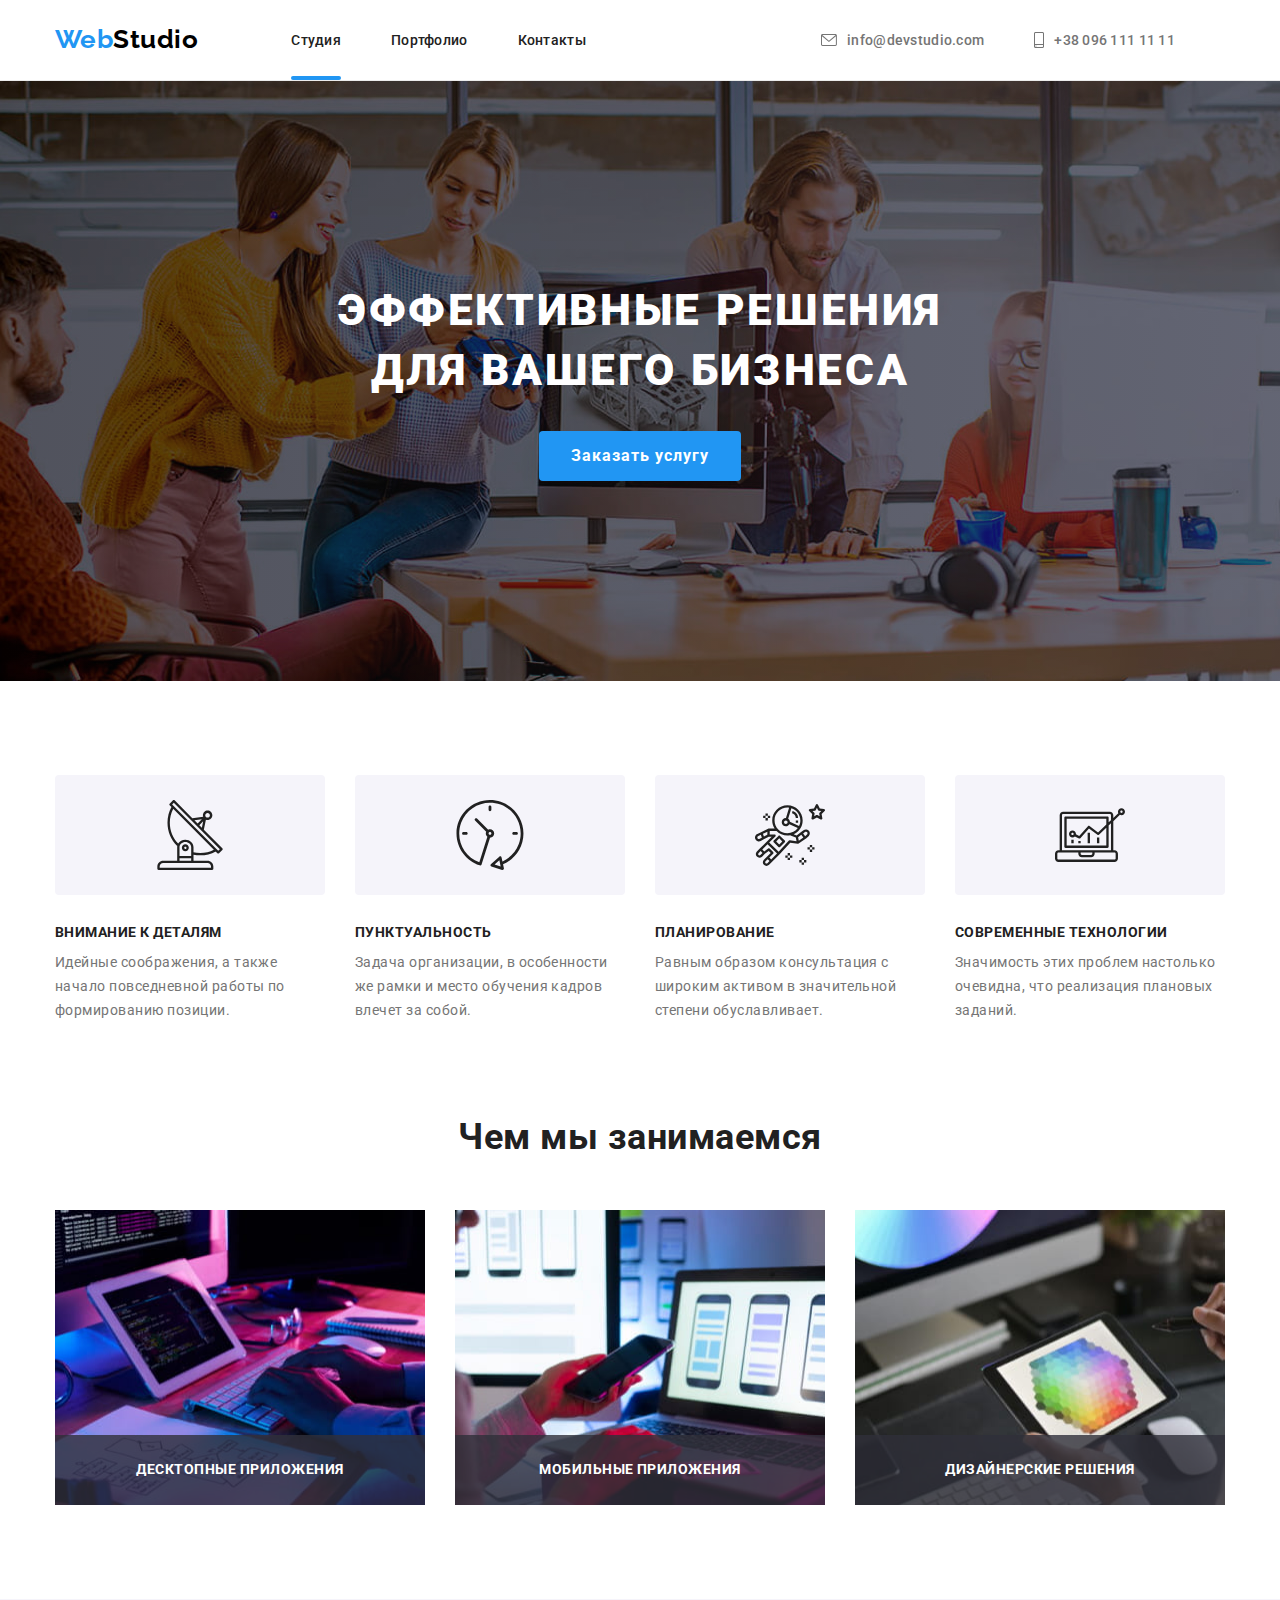
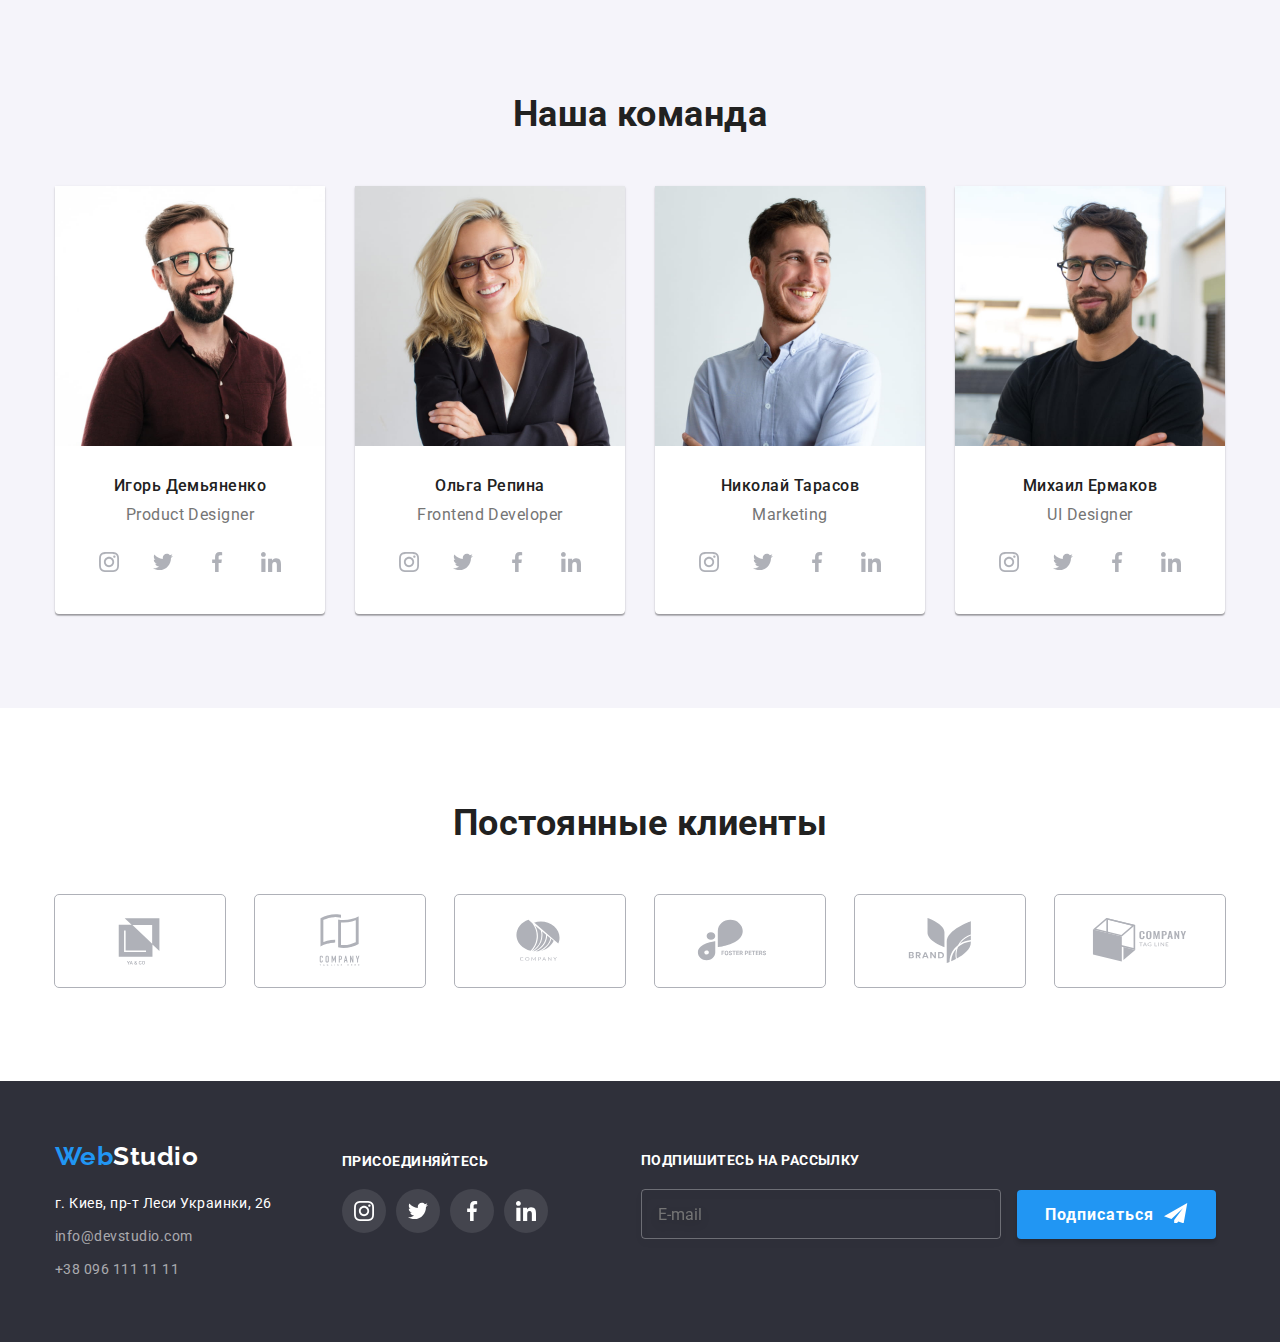
==== index.html @ 45277545 "Initial commit" ====
<!DOCTYPE html>
<html lang="ru">
  <head>
    <meta charset="UTF-8" />
    <meta http-equiv="X-UA-Compatible" content="IE=edge" />
    <meta name="viewport" content="width=device-width, initial-scale=1.0" />
    <title>Студия</title>
    <link
      rel="stylesheet"
      href="https://cdnjs.cloudflare.com/ajax/libs/modern-normalize/1.1.0/modern-normalize.min.css"
    />
    <link
      href="https://fonts.googleapis.com/css2?family=Raleway:wght@700&family=Roboto:wght@400;500;700;900&display=swap"
      rel="stylesheet"
    />
    <link rel="stylesheet" href="./css/main.min.css" />
  </head>
  <body>
    <!--Header-->
    <header class="header">
      <nav class="nav сontainer">
        <a class="logo nav__logo link" href="./index.html"
          >Web<span class="nav__logo--dark">Studio</span>
        </a>

        <ul class="nav__list list">
          <li class="nav__item">
            <a class="nav__link link nav__link--active link link--active" href="./index.html"
              >Студия</a
            >
          </li>
          <li class="nav__item">
            <a class="nav__link link link--active" href="./portfolio.html">Портфолио</a>
          </li>
          <li class="nav__item"><a class="nav__link link--active link" href="">Контакты</a></li>
        </ul>

        <div class="header__contact-conteiner">
          <ul class="header__contact-list list">
            <li class="header__contact-item">
              <a class="header__contact-link link link--active" href="mailto:info@devstudio.com">
                <svg class="header__contact-icon" width="16" height="12">
                  <use href="./images/symbol-defs.svg#icon-envelope"></use></svg
                >info@devstudio.com</a
              >
            </li>
            <li class="header__contact-item">
              <a class="header__contact-link link link--active" href="tel:+380961111111">
                <svg class="header__contact-icon" width="10" height="16">
                  <use href="./images/symbol-defs.svg#icon-smartphone"></use></svg
                >+38 096 111 11 11</a
              >
            </li>
          </ul>
        </div>
      </nav>
    </header>

    <!-- Main -->
    <main>
      <!--Section Hero-->
      <section class="hero">
        <div class="сontainer">
          <h1 class="hero__title">
            Эффективные решения <br />
            для вашего бизнеса
          </h1>

          <button class="hero__btn btn button-styles" type="button" data-modal-open>
            Заказать услугу
          </button>

          <!-- Modal -->
          <div class="backdrop is-hidden" data-modal>
            <div class="modal">
              <button class="modal__btn btn" type="button" data-modal-close>
                <svg class="modal__btn-icon" width="18" height="18">
                  <use href="./images/icon.svg#modal-icon"></use>
                </svg>
              </button>

              <form class="modal-form">
                <b class="modal-form__title">Оставьте свои данные, мы вам перезвоним</b>
                <div class="modal-form__field">
                  <label class="modal-form__caption" for="name">Имя</label>
                  <div class="modal-form__input-wrap">
                    <input
                      class="modal-form__input input--border"
                      type="text"
                      name="name"
                      id="name"
                    />
                    <svg class="modal-form__icon" width="12" height="12">
                      <use href="./images/icon.svg#icon-person"></use>
                    </svg>
                  </div>
                </div>
                <div class="modal-form__field">
                  <label class="modal-form__caption" for="tel">Телефон</label>
                  <div class="modal-form__input-wrap">
                    <input
                      class="modal-form__input input--border"
                      type="tel"
                      name="tel"
                      id="tel"
                      required
                    />

                    <svg class="modal-form__icon" width="13" height="13">
                      <use href="./images/icon.svg#icon-tel-form"></use>
                    </svg>
                  </div>
                </div>
                <div class="modal-form__field">
                  <label class="modal-form__caption" for="email">Почта</label>
                  <div class="modal-form__input-wrap">
                    <input
                      class="modal-form__input input--border"
                      type="email"
                      name="email"
                      id="email"
                      required
                    />

                    <svg class="modal-form__icon" width="15" height="12">
                      <use href="./images/icon.svg#icon-mail-form"></use>
                    </svg>
                  </div>
                </div>
                <div class="modal-form__field">
                  <label class="modal-form__caption" for="comment">Комментарий</label>
                  <textarea
                    class="input--border input--last comment--textarea"
                    name="comment"
                    id="comment"
                    rows="10"
                    placeholder="Введите текст"
                  ></textarea>
                </div>
                <div class="modal-form__field field--last">
                  <label class="modal-form__text" for="agree-terms">
                    <input
                      class="modal-form__check visually-hidden"
                      type="checkbox"
                      name="agree-terms"
                      id="agree-terms"
                      required
                    />
                    <span class="form-conteinet__icon">
                      <svg class="modal-form__icon-confirmation" width="12" height="12">
                        <use href="./images/icon.svg#icon-confirmation"></use>
                      </svg>
                    </span>
                    Соглашаюсь с рассылкой и принимаю
                    <a class="modal-form__link" href="">Условия договора</a>
                  </label>
                </div>

                <button class="modal-form__button btn button-styles" type="submit">
                  Отправить
                </button>
              </form>
            </div>
          </div>
        </div>
      </section>

      <!--Section Specifics-->
      <section class="specifics">
        <div class="сontainer">
          <h2 class="visually-hidden">Особенности</h2>
          <ul class="specifics__list list">
            <li class="specifics__item">
              <div class="specifics__box">
                <svg class="specifics__icon" width="70" height="70">
                  <use href="./images/symbol-defs.svg#icon-antenna"></use>
                </svg>
              </div>
              <h3 class="specifics__title">Внимание к деталям</h3>
              <p class="specifics__text">
                Идейные соображения, а также начало повседневной работы по формированию позиции.
              </p>
            </li>
            <li class="specifics__item">
              <div class="specifics__box">
                <svg class="specifics__icon" width="70" height="70">
                  <use href="./images/symbol-defs.svg#icon-clock"></use>
                </svg>
              </div>
              <h3 class="specifics__title">Пунктуальность</h3>
              <p class="specifics__text">
                Задача организации, в особенности же рамки и место обучения кадров влечет за собой.
              </p>
            </li>
            <li class="specifics__item">
              <div class="specifics__box">
                <svg class="specifics__icon" width="70" height="70">
                  <use href="./images/symbol-defs.svg#icon-astronaut"></use>
                </svg>
              </div>
              <h3 class="specifics__title">Планирование</h3>
              <p class="specifics__text">
                Равным образом консультация с широким активом в значительной степени обуславливает.
              </p>
            </li>
            <li class="specifics__item">
              <div class="specifics__box">
                <svg class="specifics__icon" width="70" height="70">
                  <use href="./images/symbol-defs.svg#icon-diagram"></use>
                </svg>
              </div>
              <h3 class="specifics__title">Современные технологии</h3>
              <p class="specifics__text">
                Значимость этих проблем настолько очевидна, что реализация плановых заданий.
              </p>
            </li>
          </ul>
        </div>
      </section>

      <!--Section Work-->
      <section class="work">
        <div class="сontainer">
          <h2 class="work-title title">Чем мы занимаемся</h2>

          <ul class="work-list list">
            <li class="work-item">
              <img src="./images/work1.jpg" alt="Робота за компютером" width="370" height="295" />
              <p class="work-text">Десктопные приложения</p>
            </li>
            <li class="work-item">
              <img src="./images/work2.jpg" alt="Робота за ноутбуком" width="370" height="295" />
              <p class="work-text">Мобильные приложения</p>
            </li>
            <li class="work-item">
              <img src="./images/work3.jpg" alt="Робота за планшетом" width="370" height="295" />
              <p class="work-text">Дизайнерские решения</p>
            </li>
          </ul>
        </div>
      </section>

      <!--Our team-->
      <section class="team">
        <div class="сontainer">
          <h2 class="team-title title">Наша команда</h2>

          <ul class="team-list list">
            <li class="team-item">
              <img
                class="team-img"
                src="./images/human1.jpg"
                alt="Людина"
                width="270"
                height="260"
              />
              <div class="team-information">
                <p class="team-text">Игорь Демьяненко</p>
                <p class="team-desc">Product Designer</p>
                <ul class="social-list list">
                  <li class="social-item">
                    <a
                      class="social-link link--active--bg social--change"
                      href=""
                      aria-label="Іконка instagram"
                    >
                      <svg class="social-icon" width="20" height="20">
                        <use href="./images/symbol-defs.svg#icon-instagram"></use></svg
                    ></a>
                  </li>
                  <li class="social-item">
                    <a
                      class="social-link link--active--bg social--change"
                      href=""
                      aria-label="Іконка twitter"
                    >
                      <svg class="social-icon" width="20" height="20">
                        <use href="./images/symbol-defs.svg#icon-twitter"></use></svg
                    ></a>
                  </li>
                  <li class="social-item">
                    <a
                      class="social-link link--active--bg social--change"
                      href=""
                      aria-label="Іконка facebook"
                    >
                      <svg class="social-icon" width="20" height="20">
                        <use href="./images/symbol-defs.svg#icon-facebook"></use></svg
                    ></a>
                  </li>
                  <li class="social-item">
                    <a
                      class="social-link link--active--bg social--change"
                      href=""
                      aria-label="Іконка linkedin"
                    >
                      <svg class="social-icon" width="20" height="20">
                        <use href="./images/symbol-defs.svg#icon-linkedin"></use></svg
                    ></a>
                  </li>
                </ul>
              </div>
            </li>
            <li class="team-item">
              <img
                class="team-img"
                src="./images/human2.jpg"
                alt="Людина"
                width="270"
                height="260"
              />
              <div class="team-information">
                <p class="team-text">Ольга Репина</p>
                <p class="team-desc">Frontend Developer</p>
                <ul class="social-list list">
                  <li class="social-item">
                    <a
                      class="social-link link--active--bg social--change"
                      href=""
                      aria-label="Іконка instagram"
                    >
                      <svg class="social-icon" width="20" height="20">
                        <use href="./images/symbol-defs.svg#icon-instagram"></use></svg
                    ></a>
                  </li>
                  <li class="social-item">
                    <a
                      class="social-link link--active--bg social--change"
                      href=""
                      aria-label="Іконка twitter"
                    >
                      <svg class="social-icon" width="20" height="20">
                        <use href="./images/symbol-defs.svg#icon-twitter"></use></svg
                    ></a>
                  </li>
                  <li class="social-item">
                    <a
                      class="social-link link--active--bg social--change"
                      href=""
                      aria-label="Іконка facebook"
                    >
                      <svg class="social-icon" width="20" height="20">
                        <use href="./images/symbol-defs.svg#icon-facebook"></use></svg
                    ></a>
                  </li>
                  <li class="social-item">
                    <a
                      class="social-link link--active--bg social--change"
                      href=""
                      aria-label="Іконка linkedin"
                    >
                      <svg class="social-icon" width="20" height="20">
                        <use href="./images/symbol-defs.svg#icon-linkedin"></use></svg
                    ></a>
                  </li>
                </ul>
              </div>
            </li>
            <li class="team-item">
              <img
                class="team-img"
                src="./images/human3.jpg"
                alt="Людина"
                width="270"
                height="260"
              />
              <div class="team-information">
                <p class="team-text">Николай Тарасов</p>
                <p class="team-desc">Marketing</p>
                <ul class="social-list list">
                  <li class="social-item">
                    <a
                      class="social-link link--active--bg social--change"
                      href=""
                      aria-label="Іконка instagram"
                    >
                      <svg class="social-icon" width="20" height="20">
                        <use href="./images/symbol-defs.svg#icon-instagram"></use></svg
                    ></a>
                  </li>
                  <li class="social-item">
                    <a
                      class="social-link link--active--bg social--change"
                      href=""
                      aria-label="Іконка twitter"
                    >
                      <svg class="social-icon" width="20" height="20">
                        <use href="./images/symbol-defs.svg#icon-twitter"></use></svg
                    ></a>
                  </li>
                  <li class="social-item">
                    <a
                      class="social-link link--active--bg social--change"
                      href=""
                      aria-label="Іконка facebook"
                    >
                      <svg class="social-icon" width="20" height="20">
                        <use href="./images/symbol-defs.svg#icon-facebook"></use></svg
                    ></a>
                  </li>
                  <li class="social-item">
                    <a
                      class="social-link link--active--bg social--change"
                      href=""
                      aria-label="Іконка linkedin"
                    >
                      <svg class="social-icon" width="20" height="20">
                        <use href="./images/symbol-defs.svg#icon-linkedin"></use></svg
                    ></a>
                  </li>
                </ul>
              </div>
            </li>
            <li class="team-item">
              <img
                class="team-img"
                src="./images/human4.jpg"
                alt="Людина"
                width="270"
                height="260"
              />
              <div class="team-information">
                <p class="team-text">Михаил Ермаков</p>
                <p class="team-desc">UI Designer</p>
                <ul class="social-list list">
                  <li class="social-item">
                    <a
                      class="social-link link--active--bg social--change"
                      href=""
                      aria-label="Іконка instagram"
                    >
                      <svg class="social-icon" width="20" height="20">
                        <use href="./images/symbol-defs.svg#icon-instagram"></use></svg
                    ></a>
                  </li>
                  <li class="social-item">
                    <a
                      class="social-link link--active--bg social--change"
                      href=""
                      aria-label="Іконка twitter"
                    >
                      <svg class="social-icon" width="20" height="20">
                        <use href="./images/symbol-defs.svg#icon-twitter"></use></svg
                    ></a>
                  </li>
                  <li class="social-item">
                    <a
                      class="social-link link--active--bg social--change"
                      href=""
                      aria-label="Іконка facebook"
                    >
                      <svg class="social-icon" width="20" height="20">
                        <use href="./images/symbol-defs.svg#icon-facebook"></use></svg
                    ></a>
                  </li>
                  <li class="social-item">
                    <a
                      class="social-link link--active--bg social--change"
                      href=""
                      aria-label="Іконка linkedin"
                    >
                      <svg class="social-icon" width="20" height="20">
                        <use href="./images/symbol-defs.svg#icon-linkedin"></use></svg
                    ></a>
                  </li>
                </ul>
              </div>
            </li>
          </ul>
        </div>
      </section>
      <!-- Section Client -->
      <section class="client">
        <div class="container">
          <h2 class="client-title title">Постоянные клиенты</h2>
          <ul class="client-list list">
            <li class="client-item">
              <a class="client-link" href="" aria-label="Логотип">
                <svg class="client-icon" width="106" height="60">
                  <use href="./images/symbol-defs.svg#icon-logo1"></use></svg
              ></a>
            </li>
            <li class="client-item">
              <a class="client-link" href="" aria-label="Логотип">
                <svg class="client-icon" width="106" height="60">
                  <use href="./images/symbol-defs.svg#icon-logo2"></use></svg
              ></a>
            </li>
            <li class="client-item">
              <a class="client-link" href="" aria-label="Логотип">
                <svg class="client-icon" width="106" height="60">
                  <use href="./images/symbol-defs.svg#icon-logo3"></use></svg
              ></a>
            </li>
            <li class="client-item">
              <a class="client-link" href="" aria-label="Логотип">
                <svg class="client-icon" width="106" height="60">
                  <use href="./images/symbol-defs.svg#icon-logo4"></use></svg
              ></a>
            </li>
            <li class="client-item">
              <a class="client-link" href="" aria-label="Логотип">
                <svg class="client-icon" width="106" height="60">
                  <use href="./images/symbol-defs.svg#icon-logo5"></use></svg
              ></a>
            </li>
            <li class="client-item">
              <a class="client-link" href="" aria-label="Логотип">
                <svg class="client-icon" width="106" height="60">
                  <use href="./images/symbol-defs.svg#icon-logo6"></use></svg
              ></a>
            </li>
          </ul>
        </div>
      </section>
    </main>

    <!-- Footer -->
    <footer class="footer">
      <div class="сontainer">
        <div>
          <a class="footer-logo logo link" href="/">Web<span class="logo-white">Studio</span> </a>

          <address>
            <ul class="footer-list list">
              <li class="footer-item">
                <a
                  class="footer-link address link link--active"
                  href="https://cutt.ly/IF0tOh0"
                  target="_blank"
                  >г. Киев, пр-т Леси Украинки, 26</a
                >
              </li>
              <li class="footer-item">
                <a class="footer-link link link--active" href="mailto:info@devstudio.com"
                  >info@devstudio.com</a
                >
              </li>
              <li class="footer-item">
                <a class="footer-link link link--active" href="tel:+380961111111"
                  >+38 096 111 11 11</a
                >
              </li>
            </ul>
          </address>
        </div>

        <div class="footer-social">
          <p class="footer-social-text">присоединяйтесь</p>
          <ul class="footer-social-list list">
            <li class="footer-social-item">
              <a class="footer-social-link link--active--bg social--change" href="" aria-label=""
                ><svg class="footer-social-icon" width="20" height="20">
                  <use href="./images/symbol-defs.svg#icon-instagram"></use></svg
              ></a>
            </li>
            <li class="footer-social-item">
              <a class="footer-social-link link--active--bg social--change" href="" aria-label=""
                ><svg class="footer-social-icon" width="20" height="20">
                  <use href="./images/symbol-defs.svg#icon-twitter"></use></svg
              ></a>
            </li>
            <li class="footer-social-item">
              <a class="footer-social-link link--active--bg social--change" href="" aria-label=""
                ><svg class="footer-social-icon" width="20" height="20">
                  <use href="./images/symbol-defs.svg#icon-facebook"></use></svg
              ></a>
            </li>
            <li class="footer-social-item">
              <a class="footer-social-link link--active--bg social--change" href="" aria-label=""
                ><svg class="footer-social-icon" width="20" height="20">
                  <use href="./images/symbol-defs.svg#icon-linkedin"></use></svg
              ></a>
            </li>
          </ul>
        </div>

        <form class="footer-form">
          <b class="footer-form-title">Подпишитесь на рассылку</b>

          <div class="footer-form-field">
            <input
              class="footer-form-email"
              type="email"
              name="subscription-email"
              placeholder="E-mail"
            />
            <button class="footer-form-button button-styles btn" type="submit">
              Подписаться
              <span class="button-icon-wrap">
                <svg class="form-button-icon" width="24" height="24">
                  <use href="./images/icon.svg#icon-send"></use>
                </svg>
              </span>
            </button>
          </div>
        </form>
      </div>
    </footer>

    <script src="./js/modal.js"></script>
  </body>
</html>
---- css/main.min.css ----
body{color:#757575;font-family:Roboto,sans-serif;letter-spacing:0.03em}h1,h2,h3,h4,p{margin:0}ul,ol{padding:0;margin:0}img,picture{max-width:100%;display:block}.btn{border:none;font-family:Roboto,sans-serif;cursor:pointer}.link{text-decoration:none}.list{list-style:none}.сontainer{width:1200px;padding-left:15px;padding-right:15px;margin:0 auto}.visually-hidden{position:absolute;width:1px;height:1px;margin:-1px;border:0;padding:0;white-space:nowrap;clip-path:inset(100%);clip:rect(0 0 0 0);overflow:hidden}.logo{font-family:Raleway,sans-serif;font-weight:bold;font-size:26px;line-height:1.2em;color:#2196f3}.link--active:hover,.link--active:active,.link--active:focus{color:#2196f3}.button-styles{display:flex;align-items:center;justify-content:center;text-align:center;letter-spacing:0.06em;color:#FFFFFF;background-color:#2196f3}.link--active--bg:hover,.link--active--bg:active,.link--active--bg:focus{background-color:#2196f3}.title{font-weight:700;font-size:36px;line-height:1.2;text-align:center;color:#212121}.social--change{display:flex;align-items:center;justify-content:center;height:44px;width:44px;border-radius:50%}.header{background-color:#fff;border-bottom:1px solid #ececec}.nav{display:flex;align-items:center;justify-content:center}.nav__logo--dark{color:#000000}.nav__list{display:flex;margin-left:93px}.nav__item{margin-right:50px}.nav__item:last-child{margin-right:0}.nav__link{position:relative;display:inline-block;padding-bottom:32px;padding-top:32px;font-weight:500;font-size:14px;line-height:1.15;letter-spacing:0.02em;color:#212121;transition:color 250ms cubic-bezier(0.4, 0, 0.2, 1)}.nav__link--active::after{position:absolute;content:'';left:0;bottom:0px;width:100%;height:4px;border-radius:2px;background-color:#2196f3}.header__contact-conteiner{margin-left:auto}.header__contact-list{display:flex;justify-content:center;align-items:center}.header__contact-item{margin-right:50px}.header__contact-item:last-child{margin-right:50px}.header__contact-link{display:inline-flex;justify-content:center;align-items:center;padding-bottom:32px;padding-top:32px;font-weight:500;font-size:14px;line-height:1.15;letter-spacing:0.02em;transition:color 250ms cubic-bezier(0.4, 0, 0.2, 1);color:#757575}.header__contact-link:hover,.header__contact-link:active,.header__contact-link:focus{fill:#2196f3}.header__contact-icon{margin-right:10px;fill:currentColor;transition:fill 250ms cubic-bezier(0.4, 0, 0.2, 1)}.hero{padding-top:200px;padding-bottom:200px;background-color:var(--dark-bg-cl);background-image:linear-gradient(to right, rgba(0,0,0,0.4), rgba(47,48,58,0.4)),url(../images/hero.jpg);background-repeat:no-repeat;background-position:center;background-size:cover;max-width:1600px;min-height:600px;color:#fff;margin:0 auto}.hero__title{font-weight:900;font-size:44px;line-height:1.36;text-align:center;letter-spacing:0.06em;text-transform:uppercase;margin-bottom:30px}.hero__btn{margin:0 auto;padding-top:10px;padding-bottom:10px;padding-right:32px;padding-left:32px;background-color:#2196f3;border:0;border-radius:4px;text-align:center;font-weight:700;font-size:16px;line-height:1.86;letter-spacing:0.06em;color:currentColor;transition:box-shadow 250ms cubic-bezier(0.4, 0, 0.2, 1),background-color 250ms cubic-bezier(0.4, 0, 0.2, 1)}.hero__btn:hover,.hero__btn:active{background-color:#188ce8;box-shadow:0px 4px 4px rgba(0,0,0,0.15)}.backdrop{position:fixed;top:0;left:0;width:100%;height:100%;background-color:rgba(0,0,0,0.2);z-index:10;transition:transform 200ms cubic-bezier(0.4, 0, 0.2, 1)}.backdrop.is-hidden{opacity:0;pointer-events:none;visibility:hidden;transform:translateY(-100%)}.modal{position:absolute;top:50%;left:50%;width:530px;transform:translate(-50%, -50%) scale(1);background-color:#fff;border-radius:4px;transition:transform 250ms cubic-bezier(0.4, 0, 0.2, 1) 185ms;animation:reverse}.is-hidden .modal{transform:translate(-50%, -50%) scale(0.8)}.modal__btn{position:absolute;padding:none;display:flex;justify-content:center;align-items:center;top:8px;right:8px;width:30px;height:30px;border-radius:50%;background-color:transparent;outline:1px solid rgba(0,0,0,0.1);transition:transform 250ms cubic-bezier(0.4, 0, 0.2, 1)}.modal__btn-icon{fill:#000000;transition:color 250ms cubic-bezier(0.4, 0, 0.2, 1)}.modal__btn:hover,.modal__btn:focus,.modal__btn:hover .modal__btn-icon,.modal__btn:focus .modal__btn-icon{transform:rotateZ(45deg);fill:#2196f3}.modal-form{margin:40px;padding:0}.modal-form__title{display:block;margin-bottom:12px;font-weight:700;font-size:20px;line-height:1.15em;text-align:center;color:#212121}.modal-form__field{display:flex;flex-direction:column;margin-bottom:10px}.modal-form__field:nth-last-child(-n+3){margin-bottom:0}.modal-form__field.field--last{margin-top:20px}.modal-form__caption{margin-bottom:4px;font-size:12px;line-height:1.67em;letter-spacing:0.01em;color:#757575;position:relative}.modal-form__input-wrap{position:relative}.modal-form__input{padding:10px 0;width:100%}.modal-form__icon{position:absolute;top:50%;left:12px;transform:translateY(-50%);transition:fill 250ms cubic-bezier(0.4, 0, 0.2, 1)}.modal-form__input:hover ~ .modal-form__icon,.modal-form__input:active ~ .modal-form__icon,.modal-form__input:focus ~ .modal-form__icon{fill:#2196f3}.input--border{border:1px solid rgba(33,33,33,0.2);border-radius:4px;padding-left:42px;transition:border-color 250ms cubic-bezier(0.4, 0, 0.2, 1)}.input--border:hover,.input--border:active,.input--border:focus{outline:none;border-color:#2196f3}textarea{resize:none;font-size:12px;line-height:1.17;letter-spacing:0.01em;height:120px;transition:border-color 250ms cubic-bezier(0.4, 0, 0.2, 1)}.comment--textarea{padding:12px 16px}.modal-form__text{display:flex;justify-content:center;align-items:center;font-size:14px;line-height:1.71;color:#757575}.form-conteinet__icon{display:flex;justify-content:center;align-items:center;width:16px;height:15px;margin-right:7px;outline:1px solid #212121;border-radius:2px;transition:outline 250ms cubic-bezier(0.4, 0, 0.2, 1),background-color 250ms cubic-bezier(0.4, 0, 0.2, 1)}.modal-form__check:checked+.form-conteinet__icon{outline:1px solid #2196f3;background-color:#2196f3}.modal-form__icon-confirmation{fill:#fff}.modal-form__link{color:#2196f3}.modal-form__button{margin:0 auto;margin-top:30px;box-shadow:0px 4px 4px rgba(0,0,0,0.15);border-radius:4px;font-weight:700;font-size:16px;line-height:1.87em;padding:10px 56px;transition:background-color 250ms cubic-bezier(0.4, 0, 0.2, 1)}.modal-form__button:hover,.modal-form__button:focus{background-color:#188ce8}.specifics{background-color:#fff;padding-bottom:94px;padding-top:94px}.specifics__list{display:flex;flex-wrap:wrap}.specifics__item{flex-basis:calc((100% - 90px) / 4);margin-right:30px}.specifics__item:nth-child(4n){margin-right:0}.specifics__box{display:flex;align-items:center;justify-content:center;width:100%;height:120px;margin-bottom:30px;background-color:#f5f4fa;border-radius:4px}.specifics__icon{fill:#212121}.specifics__title{margin-bottom:10px;font-weight:700;font-size:14px;line-height:1.14;text-transform:uppercase;color:#212121}.specifics__text{font-size:14px;line-height:1.7}.work{background-color:var(--main-bg-cl);padding-bottom:94px}.work-list{display:flex;justify-content:space-between;flex-wrap:wrap}.work-title{margin-bottom:50px}.work-item{position:relative}.work-item::before{position:absolute;content:'';bottom:0;left:0;width:100%;height:70px;background-color:rgba(47,48,58,0.8)}.work-text{position:absolute;bottom:27px;left:0;width:100%;font-weight:700;font-size:14px;line-height:1.14em;text-align:center;text-transform:uppercase;color:#ffffff}.team{padding-bottom:94px;padding-top:94px;background-color:#f5f4fa}.team-title{margin-bottom:50px}.team-list{display:flex;flex-wrap:wrap}.team-information{padding-bottom:30px;padding-top:30px}.team-item{flex-basis:calc((100% - 90px) / 4);margin-right:30px;background-color:#fff;text-align:center;font-size:16px;line-height:1.19;box-shadow:0px 1px 3px rgba(0,0,0,0.12),0px 1px 1px rgba(0,0,0,0.14),0px 2px 1px rgba(0,0,0,0.2);border-radius:0px 0px 4px 4px}.team-item:last-child{margin-right:0}.social-list{display:flex;justify-content:center;align-items:center;gap:10px}.team-text{margin-bottom:10px;font-weight:500;color:#212121}.team-desc{margin-bottom:16px}.social-link{transition:background-color 250ms cubic-bezier(0.4, 0, 0.2, 1)}.social-icon{fill:#afb1b8;transition:fill 250ms cubic-bezier(0.4, 0, 0.2, 1)}.social-link:hover .social-icon,.social-link:focus .social-icon{fill:#ffffff}.client{padding-bottom:94px;padding-top:94px}.client-title{margin-bottom:50px}.client-list{display:flex;justify-content:center;align-items:center}.client-item:not(:last-child){margin-right:30px}.client-link{display:flex;justify-content:center;align-items:center;width:170px;height:92px;outline:1px solid #afb1b8;border-radius:4px}.client-link:hover,.client-link:focus{outline:1px solid #2196f3}.client-icon{fill:#afb1b8;transition:fill 250ms cubic-bezier(0.4, 0, 0.2, 1)}.client-link:hover .client-icon,.client-link:focus .client-icon{fill:#2196f3}.footer{padding-bottom:60px;padding-top:60px;background-color:#2f303a}.footer .сontainer{display:flex}.footer-logo{display:block;margin-bottom:20px}.logo-white{color:#fff}.footer .address{color:#fff}.footer-link{font-style:initial;font-size:14px;line-height:1.7;color:rgba(255,255,255,0.6);transition:color 250ms cubic-bezier(0.4, 0, 0.2, 1)}.footer-link:hover,.footer-link:focus{color:#2196f3}.footer-list .footer-item+.footer-item{margin-top:9px}.footer-social{margin-left:70px}.footer-social-list{display:flex}.footer-social-item:not(:last-child){margin-right:10px}.footer-social-text{margin-bottom:20px;margin-top:12px;font-weight:700;font-size:14px;line-height:16px;text-transform:uppercase;color:#ffffff}.footer-social-link{background-color:rgba(255,255,255,0.1);transition:background-color 250ms cubic-bezier(0.4, 0, 0.2, 1)}.footer-social-icon{fill:#ffffff}.footer-form{margin-left:93px;margin-top:12px}.footer-form-title{display:block;margin-bottom:20px;font-weight:700;font-size:14px;line-height:1.14em;text-transform:uppercase;color:#ffffff}.footer-form-email{border:1px solid rgba(255,255,255,0.3);filter:drop-shadow(0px 4px 4px rgba(0,0,0,0.15));border-radius:4px;font-size:16px;line-height:1.25;color:rgba(255,255,255,0.6);background-color:transparent;width:360px;height:50px;padding-left:16px;transition:border 250ms cubic-bezier(0.4, 0, 0.2, 1)}.footer-form-email:hover,.footer-form-email:active,.footer-form-email:focus{outline:none;border:1px solid #2196f3}.footer-form-button{position:relative;display:inline-flex;margin-left:12px;padding:10px 62px 10px 28px;box-shadow:0px 4px 4px rgba(0,0,0,0.15);border-radius:4px;font-weight:700;font-size:16px;line-height:1.87em;transition:background-color 250ms cubic-bezier(0.4, 0, 0.2, 1)}.footer-form-button:hover,.footer-form-button:focus{background-color:#188ce8}.button-icon-wrap{position:absolute;right:28px;top:50%;transform:translateY(-50%);margin-top:2px}.portfolio{padding-bottom:94px;padding-top:94px;background-color:#fff;margin:0 auto}.portfolio-btn{font-weight:500;font-size:16px;line-height:1.6;color:#212121}.btn-list{display:flex;justify-content:center;margin-bottom:50px;flex-wrap:wrap}.portfolio .active-btn{background-color:#2196f3;color:#fff}.btn-item{margin-right:8px}.btn-item:last-child{margin-right:0}.portfolio-btn{background-color:#f5f4fa;border-radius:4px;padding:6px 22px;transition:color 250ms cubic-bezier(0.4, 0, 0.2, 1),box-shadow 250ms cubic-bezier(0.4, 0, 0.2, 1),background-color 250ms cubic-bezier(0.4, 0, 0.2, 1)}.portfolio-btn:hover,.portfolio-btn:focus{background-color:#2196f3;color:#fff;box-shadow:0px 3px 1px rgba(0,0,0,0.1),0px 1px 2px rgba(0,0,0,0.08),0px 2px 2px rgba(0,0,0,0.12);border-radius:4px}.portfolio-list{display:flex;flex-wrap:wrap}.portfolio-items{flex-basis:calc((100% - 60px) / 3);margin-right:30px;margin-bottom:30px;background-color:#fff;transition:box-shadow 250ms cubic-bezier(0.4, 0, 0.2, 1)}.portfolio-items:hover,.portfolio-items:focus{box-shadow:0px 1px 1px rgba(0,0,0,0.12),0px 4px 4px rgba(0,0,0,0.06),1px 4px 6px rgba(0,0,0,0.16)}.portfolio-items:nth-child(3n){margin-right:0}.portfolio-items:nth-last-child(-n+3){margin-bottom:0}.protfolio-desc{position:relative;overflow:hidden}.protfolio-desc-text{position:absolute;top:0;left:0;padding:63px 24px;font-size:18px;line-height:1.55em;color:#ffffff}.protfolio-desc-box{position:absolute;top:0;left:0;width:100%;height:100%;background-color:rgba(33,150,243,0.9);opacity:0;transform:translateY(100%);z-index:1;transition:transform 250ms cubic-bezier(0.4, 0, 0.2, 1),opacity 250ms cubic-bezier(0.4, 0, 0.2, 1)}.portfolio-items:hover .protfolio-desc-box{opacity:1;transform:translateY(0)}.portfolio-description{padding:20px 24px;border:1px solid #eeeeee;border-top:none;z-index:3}.portfolio-title{margin-bottom:4px;font-weight:700;font-size:18px;line-height:2;letter-spacing:0.06em;color:#212121}.portfolio-text{font-size:16px;line-height:1.88;color:#757575}
/*# sourceMappingURL=main.min.css.map */
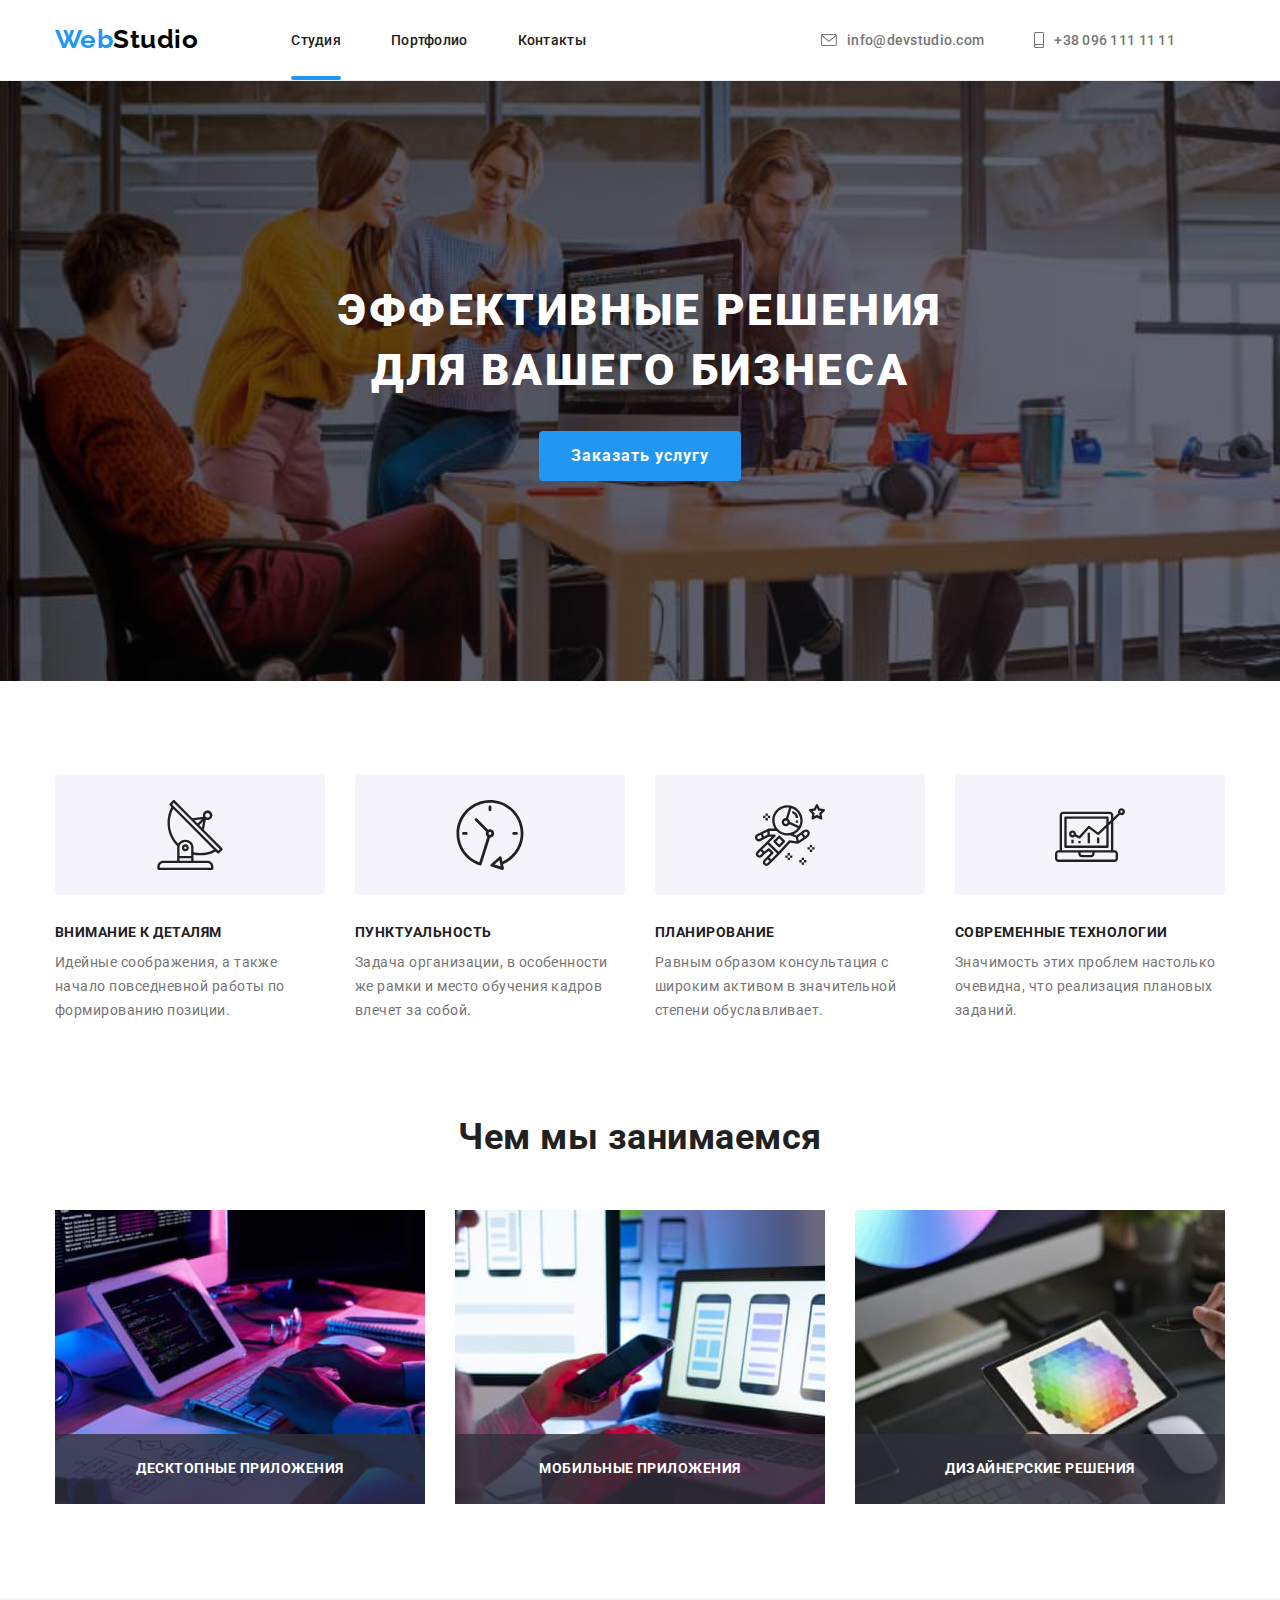
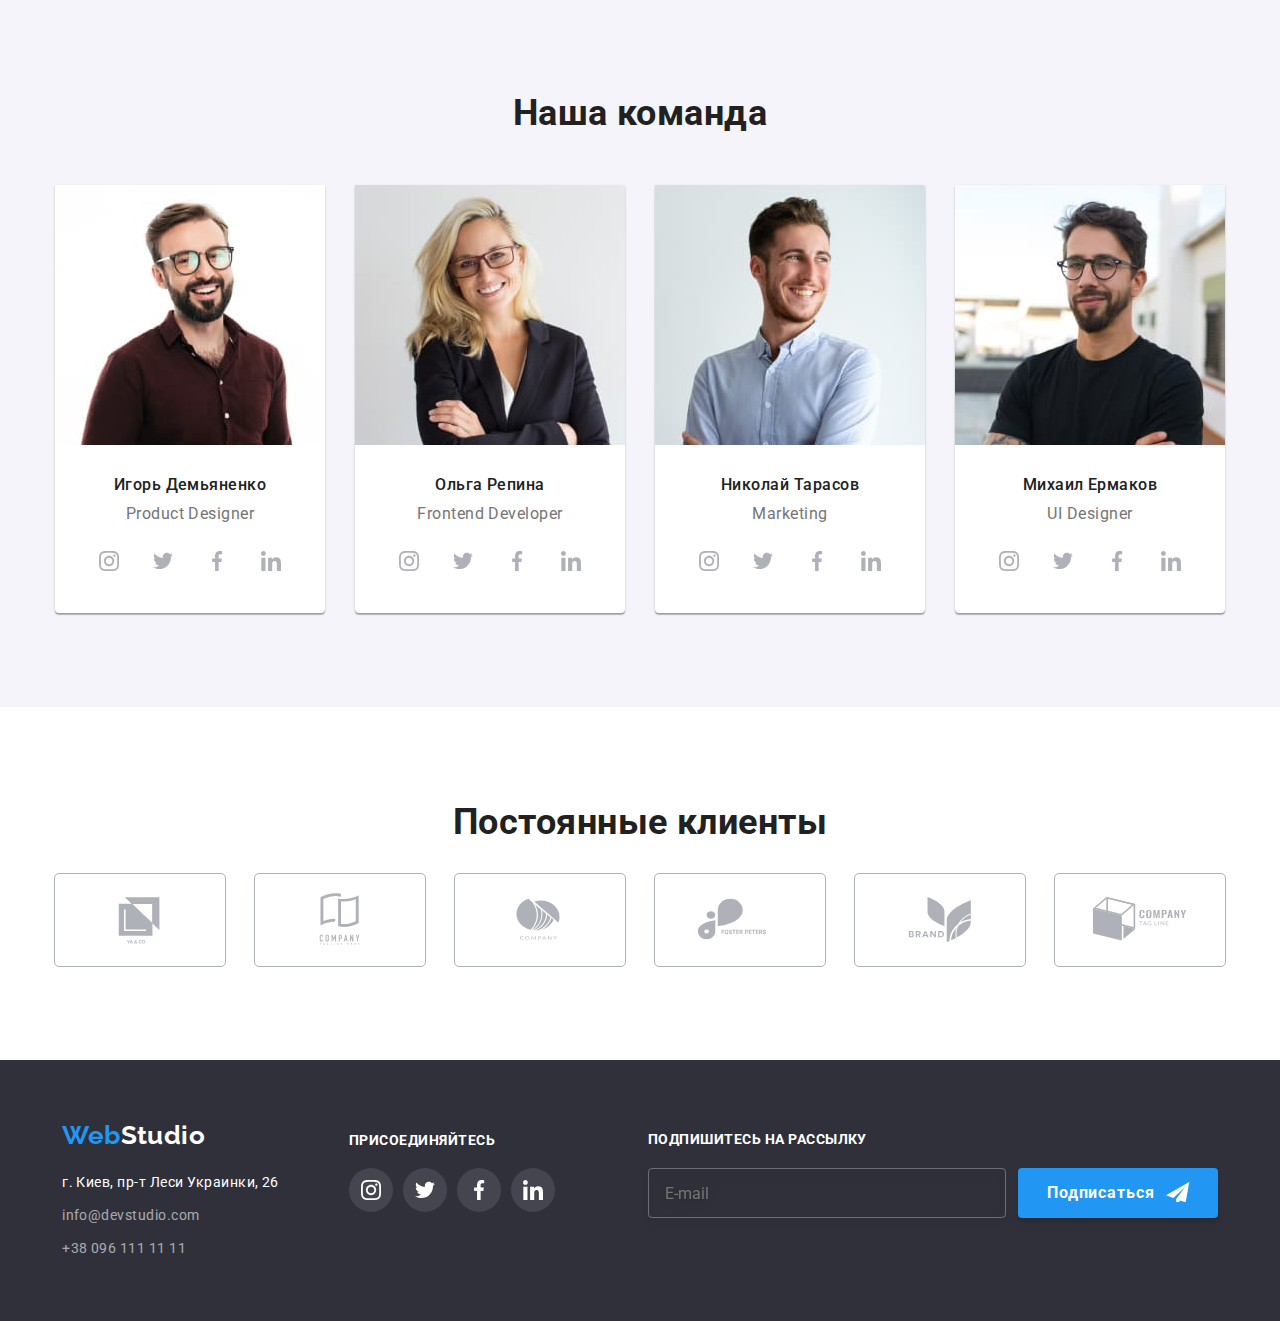
==== commit d83435ae: "Адаптив" ====
--- a/index.html
+++ b/index.html
@@ -53,7 +53,76 @@
             </li>
           </ul>
         </div>
+        <button
+          class="menu-open btn js-open-menu"
+          aria-expanded="false"
+          aria-controls="mobil-menu"
+          type="button"
+        >
+          <svg class="menu-open__icon" width="24" height="16">
+            <use href="./images/icon.svg#icon-menu-open"></use>
+          </svg>
+        </button>
       </nav>
+
+      <div class="mobile-menu js-menu-container" id="mobil-menu">
+        <div class="mobile-menu__nav--conteiner">
+          <button class="menu-clos btn js-close-menu" type="button">
+            <svg class="menu-clos__icon" width="18" height="18">
+              <use href="./images/icon.svg#icon-menu-close"></use>
+            </svg>
+          </button>
+          <ul class="mobile-menu__list list">
+            <li class="mobile-menu__item">
+              <a
+                class="mobile-menu__link link link link--active mobile-menu--activ"
+                href="./index.html"
+                >Студия</a
+              >
+            </li>
+            <li class="mobile-menu__item">
+              <a class="mobile-menu__link link link--active" href="./portfolio.html">Портфолио</a>
+            </li>
+            <li class="mobile-menu__item">
+              <a class="mobile-menu__link link--active link" href="">Контакты</a>
+            </li>
+          </ul>
+        </div>
+
+        <div class="mobile-menu__contact-conteiner">
+          <ul class="mobile-menu__contact-list list">
+            <li class="mobile-menu__contact-item">
+              <a class="mobile-menu__contact-link tel link link--active" href="tel:+380961111111">
+                +38 096 111 11 11</a
+              >
+            </li>
+            <li class="mobile-menu__contact-item">
+              <a
+                class="mobile-menu__contact-link email link link--active"
+                href="mailto:info@devstudio.com"
+              >
+                info@devstudio.com</a
+              >
+            </li>
+          </ul>
+          <div class="mobile-menu__social-conteiner">
+            <ul class="mobile-menu__social--list list">
+              <li class="mobile-menu__social--item">
+                <a class="mobile-menu__social--link link" href="">Instagram</a>
+              </li>
+              <li class="mobile-menu__social--item">
+                <a class="mobile-menu__social--link link" href="">Twitter</a>
+              </li>
+              <li class="mobile-menu__social--item">
+                <a class="mobile-menu__social--link link" href="">Facebook</a>
+              </li>
+              <li class="mobile-menu__social--item">
+                <a class="mobile-menu__social--link link" href="">LinkedIn</a>
+              </li>
+            </ul>
+          </div>
+        </div>
+      </div>
     </header>
 
     <!-- Main -->
@@ -225,15 +294,33 @@
 
           <ul class="work-list list">
             <li class="work-item">
-              <img src="./images/work1.jpg" alt="Робота за компютером" width="370" height="295" />
+              <picture>
+                <source
+                  srcset="./images\desktop\service-1.jpg 1x, ./images\desktop\service-1@2x.jpg 2x"
+                  media="(min-width: 1200px)"
+                />
+                <img src="./images/desktop/service-1.jpg" alt="Робота за компютером" />
+              </picture>
               <p class="work-text">Десктопные приложения</p>
             </li>
             <li class="work-item">
-              <img src="./images/work2.jpg" alt="Робота за ноутбуком" width="370" height="295" />
+              <picture>
+                <source
+                  srcset="./images\desktop\service-2.jpg 1x, ./images\desktop\service-2@2x.jpg 2x"
+                  media="(min-width: 1200px)"
+                />
+                <img src="./images/desktop/service-2.jpg" alt="Робота за ноутбуком" />
+              </picture>
               <p class="work-text">Мобильные приложения</p>
             </li>
             <li class="work-item">
-              <img src="./images/work3.jpg" alt="Робота за планшетом" width="370" height="295" />
+              <picture>
+                <source
+                  srcset="./images\desktop\service-3.jpg 1x, ./images\desktop\service-3@2x.jpg 2x"
+                  media="(min-width: 1200px)"
+                />
+                <img src="./images/desktop/service-3.jpg" alt="Робота за планшетом" />
+              </picture>
               <p class="work-text">Дизайнерские решения</p>
             </li>
           </ul>
@@ -247,13 +334,27 @@
 
           <ul class="team-list list">
             <li class="team-item">
-              <img
-                class="team-img"
-                src="./images/human1.jpg"
-                alt="Людина"
-                width="270"
-                height="260"
-              />
+              <picture>
+                <source
+                  srcset="./images\desktop\team-1.jpg 1x, ./images\desktop\team-1@2x.jpg 2x"
+                  media="(min-width: 1200px)"
+                  sizes=""
+                  type=""
+                />
+                <source
+                  srcset="./images\tablet\team-1.jpg 1x, ./images\tablet\team-1@2x.jpg 2x"
+                  media="(min-width: 768px) and (max-width: 1199px)"
+                  sizes=""
+                  type=""
+                />
+                <source
+                  srcset="./images\mobile\team-1.jpg 1x, ./images\mobile\team-1@2x.jpg 2x"
+                  media="(max-width: 767px)"
+                  sizes=""
+                  type=""
+                />
+                <img class="team-img" src="./images/desktop/team-1.jpg" alt="Людина" />
+              </picture>
               <div class="team-information">
                 <p class="team-text">Игорь Демьяненко</p>
                 <p class="team-desc">Product Designer</p>
@@ -302,13 +403,27 @@
               </div>
             </li>
             <li class="team-item">
-              <img
-                class="team-img"
-                src="./images/human2.jpg"
-                alt="Людина"
-                width="270"
-                height="260"
-              />
+              <picture>
+                <source
+                  srcset="./images\desktop\team-2.jpg 1x, ./images\desktop\team-2@2x.jpg 2x"
+                  media="(min-width: 1200px)"
+                  sizes=""
+                  type=""
+                />
+                <source
+                  srcset="./images\tablet\team-2.jpg 1x, ./images\tablet\team-2@2x.jpg 2x"
+                  media="(min-width: 768px) and (max-width: 1199px)"
+                  sizes=""
+                  type=""
+                />
+                <source
+                  srcset="./images\mobile\team-2.jpg 1x, ./images\mobile\team-2@2x.jpg 2x"
+                  media="(max-width: 767px)"
+                  sizes=""
+                  type=""
+                />
+                <img class="team-img" src="./images/desktop/team-2.jpg" alt="Людина" />
+              </picture>
               <div class="team-information">
                 <p class="team-text">Ольга Репина</p>
                 <p class="team-desc">Frontend Developer</p>
@@ -357,13 +472,27 @@
               </div>
             </li>
             <li class="team-item">
-              <img
-                class="team-img"
-                src="./images/human3.jpg"
-                alt="Людина"
-                width="270"
-                height="260"
-              />
+              <picture>
+                <source
+                  srcset="./images\desktop\team-3.jpg 1x, ./images\desktop\team-3@2x.jpg 2x"
+                  media="(min-width: 1200px)"
+                  sizes=""
+                  type=""
+                />
+                <source
+                  srcset="./images\tablet\team-3.jpg 1x, ./images\tablet\team-3@2x.jpg 2x"
+                  media="(min-width: 768px) and (max-width: 1199px)"
+                  sizes=""
+                  type=""
+                />
+                <source
+                  srcset="./images\mobile\team-3.jpg 1x, ./images\mobile\team-3@2x.jpg 2x"
+                  media="(max-width: 767px)"
+                  sizes=""
+                  type=""
+                />
+                <img class="team-img" src="./images/desktop/team-3.jpg" alt="Людина" />
+              </picture>
               <div class="team-information">
                 <p class="team-text">Николай Тарасов</p>
                 <p class="team-desc">Marketing</p>
@@ -412,13 +541,27 @@
               </div>
             </li>
             <li class="team-item">
-              <img
-                class="team-img"
-                src="./images/human4.jpg"
-                alt="Людина"
-                width="270"
-                height="260"
-              />
+              <picture>
+                <source
+                  srcset="./images\desktop\team-4.jpg 1x, ./images\desktop\team-4@2x.jpg 2x"
+                  media="(min-width: 1200px)"
+                  sizes=""
+                  type=""
+                />
+                <source
+                  srcset="./images\tablet\team-4.jpg 1x, ./images\tablet\team-4@2x.jpg 2x"
+                  media="(min-width: 768px) and (max-width: 1199px)"
+                  sizes=""
+                  type=""
+                />
+                <source
+                  srcset="./images\mobile\team-4.jpg 1x, ./images\mobile\team-4@2x.jpg 2x"
+                  media="(max-width: 767px)"
+                  sizes=""
+                  type=""
+                />
+                <img class="team-img" src="./images/desktop/team-4.jpg" alt="Людина" />
+              </picture>
               <div class="team-information">
                 <p class="team-text">Михаил Ермаков</p>
                 <p class="team-desc">UI Designer</p>
@@ -471,7 +614,7 @@
       </section>
       <!-- Section Client -->
       <section class="client">
-        <div class="container">
+        <div class="сontainer">
           <h2 class="client-title title">Постоянные клиенты</h2>
           <ul class="client-list list">
             <li class="client-item">
@@ -597,7 +740,7 @@
         </form>
       </div>
     </footer>
-
+    <script src="./js/mobile-menu.js"></script>
     <script src="./js/modal.js"></script>
   </body>
 </html>
--- a/css/main.min.css
+++ b/css/main.min.css
@@ -1,2 +1,2 @@
-body{color:#757575;font-family:Roboto,sans-serif;letter-spacing:0.03em}h1,h2,h3,h4,p{margin:0}ul,ol{padding:0;margin:0}img,picture{max-width:100%;display:block}.btn{border:none;font-family:Roboto,sans-serif;cursor:pointer}.link{text-decoration:none}.list{list-style:none}.сontainer{width:1200px;padding-left:15px;padding-right:15px;margin:0 auto}.visually-hidden{position:absolute;width:1px;height:1px;margin:-1px;border:0;padding:0;white-space:nowrap;clip-path:inset(100%);clip:rect(0 0 0 0);overflow:hidden}.logo{font-family:Raleway,sans-serif;font-weight:bold;font-size:26px;line-height:1.2em;color:#2196f3}.link--active:hover,.link--active:active,.link--active:focus{color:#2196f3}.button-styles{display:flex;align-items:center;justify-content:center;text-align:center;letter-spacing:0.06em;color:#FFFFFF;background-color:#2196f3}.link--active--bg:hover,.link--active--bg:active,.link--active--bg:focus{background-color:#2196f3}.title{font-weight:700;font-size:36px;line-height:1.2;text-align:center;color:#212121}.social--change{display:flex;align-items:center;justify-content:center;height:44px;width:44px;border-radius:50%}.header{background-color:#fff;border-bottom:1px solid #ececec}.nav{display:flex;align-items:center;justify-content:center}.nav__logo--dark{color:#000000}.nav__list{display:flex;margin-left:93px}.nav__item{margin-right:50px}.nav__item:last-child{margin-right:0}.nav__link{position:relative;display:inline-block;padding-bottom:32px;padding-top:32px;font-weight:500;font-size:14px;line-height:1.15;letter-spacing:0.02em;color:#212121;transition:color 250ms cubic-bezier(0.4, 0, 0.2, 1)}.nav__link--active::after{position:absolute;content:'';left:0;bottom:0px;width:100%;height:4px;border-radius:2px;background-color:#2196f3}.header__contact-conteiner{margin-left:auto}.header__contact-list{display:flex;justify-content:center;align-items:center}.header__contact-item{margin-right:50px}.header__contact-item:last-child{margin-right:50px}.header__contact-link{display:inline-flex;justify-content:center;align-items:center;padding-bottom:32px;padding-top:32px;font-weight:500;font-size:14px;line-height:1.15;letter-spacing:0.02em;transition:color 250ms cubic-bezier(0.4, 0, 0.2, 1);color:#757575}.header__contact-link:hover,.header__contact-link:active,.header__contact-link:focus{fill:#2196f3}.header__contact-icon{margin-right:10px;fill:currentColor;transition:fill 250ms cubic-bezier(0.4, 0, 0.2, 1)}.hero{padding-top:200px;padding-bottom:200px;background-color:var(--dark-bg-cl);background-image:linear-gradient(to right, rgba(0,0,0,0.4), rgba(47,48,58,0.4)),url(../images/hero.jpg);background-repeat:no-repeat;background-position:center;background-size:cover;max-width:1600px;min-height:600px;color:#fff;margin:0 auto}.hero__title{font-weight:900;font-size:44px;line-height:1.36;text-align:center;letter-spacing:0.06em;text-transform:uppercase;margin-bottom:30px}.hero__btn{margin:0 auto;padding-top:10px;padding-bottom:10px;padding-right:32px;padding-left:32px;background-color:#2196f3;border:0;border-radius:4px;text-align:center;font-weight:700;font-size:16px;line-height:1.86;letter-spacing:0.06em;color:currentColor;transition:box-shadow 250ms cubic-bezier(0.4, 0, 0.2, 1),background-color 250ms cubic-bezier(0.4, 0, 0.2, 1)}.hero__btn:hover,.hero__btn:active{background-color:#188ce8;box-shadow:0px 4px 4px rgba(0,0,0,0.15)}.backdrop{position:fixed;top:0;left:0;width:100%;height:100%;background-color:rgba(0,0,0,0.2);z-index:10;transition:transform 200ms cubic-bezier(0.4, 0, 0.2, 1)}.backdrop.is-hidden{opacity:0;pointer-events:none;visibility:hidden;transform:translateY(-100%)}.modal{position:absolute;top:50%;left:50%;width:530px;transform:translate(-50%, -50%) scale(1);background-color:#fff;border-radius:4px;transition:transform 250ms cubic-bezier(0.4, 0, 0.2, 1) 185ms;animation:reverse}.is-hidden .modal{transform:translate(-50%, -50%) scale(0.8)}.modal__btn{position:absolute;padding:none;display:flex;justify-content:center;align-items:center;top:8px;right:8px;width:30px;height:30px;border-radius:50%;background-color:transparent;outline:1px solid rgba(0,0,0,0.1);transition:transform 250ms cubic-bezier(0.4, 0, 0.2, 1)}.modal__btn-icon{fill:#000000;transition:color 250ms cubic-bezier(0.4, 0, 0.2, 1)}.modal__btn:hover,.modal__btn:focus,.modal__btn:hover .modal__btn-icon,.modal__btn:focus .modal__btn-icon{transform:rotateZ(45deg);fill:#2196f3}.modal-form{margin:40px;padding:0}.modal-form__title{display:block;margin-bottom:12px;font-weight:700;font-size:20px;line-height:1.15em;text-align:center;color:#212121}.modal-form__field{display:flex;flex-direction:column;margin-bottom:10px}.modal-form__field:nth-last-child(-n+3){margin-bottom:0}.modal-form__field.field--last{margin-top:20px}.modal-form__caption{margin-bottom:4px;font-size:12px;line-height:1.67em;letter-spacing:0.01em;color:#757575;position:relative}.modal-form__input-wrap{position:relative}.modal-form__input{padding:10px 0;width:100%}.modal-form__icon{position:absolute;top:50%;left:12px;transform:translateY(-50%);transition:fill 250ms cubic-bezier(0.4, 0, 0.2, 1)}.modal-form__input:hover ~ .modal-form__icon,.modal-form__input:active ~ .modal-form__icon,.modal-form__input:focus ~ .modal-form__icon{fill:#2196f3}.input--border{border:1px solid rgba(33,33,33,0.2);border-radius:4px;padding-left:42px;transition:border-color 250ms cubic-bezier(0.4, 0, 0.2, 1)}.input--border:hover,.input--border:active,.input--border:focus{outline:none;border-color:#2196f3}textarea{resize:none;font-size:12px;line-height:1.17;letter-spacing:0.01em;height:120px;transition:border-color 250ms cubic-bezier(0.4, 0, 0.2, 1)}.comment--textarea{padding:12px 16px}.modal-form__text{display:flex;justify-content:center;align-items:center;font-size:14px;line-height:1.71;color:#757575}.form-conteinet__icon{display:flex;justify-content:center;align-items:center;width:16px;height:15px;margin-right:7px;outline:1px solid #212121;border-radius:2px;transition:outline 250ms cubic-bezier(0.4, 0, 0.2, 1),background-color 250ms cubic-bezier(0.4, 0, 0.2, 1)}.modal-form__check:checked+.form-conteinet__icon{outline:1px solid #2196f3;background-color:#2196f3}.modal-form__icon-confirmation{fill:#fff}.modal-form__link{color:#2196f3}.modal-form__button{margin:0 auto;margin-top:30px;box-shadow:0px 4px 4px rgba(0,0,0,0.15);border-radius:4px;font-weight:700;font-size:16px;line-height:1.87em;padding:10px 56px;transition:background-color 250ms cubic-bezier(0.4, 0, 0.2, 1)}.modal-form__button:hover,.modal-form__button:focus{background-color:#188ce8}.specifics{background-color:#fff;padding-bottom:94px;padding-top:94px}.specifics__list{display:flex;flex-wrap:wrap}.specifics__item{flex-basis:calc((100% - 90px) / 4);margin-right:30px}.specifics__item:nth-child(4n){margin-right:0}.specifics__box{display:flex;align-items:center;justify-content:center;width:100%;height:120px;margin-bottom:30px;background-color:#f5f4fa;border-radius:4px}.specifics__icon{fill:#212121}.specifics__title{margin-bottom:10px;font-weight:700;font-size:14px;line-height:1.14;text-transform:uppercase;color:#212121}.specifics__text{font-size:14px;line-height:1.7}.work{background-color:var(--main-bg-cl);padding-bottom:94px}.work-list{display:flex;justify-content:space-between;flex-wrap:wrap}.work-title{margin-bottom:50px}.work-item{position:relative}.work-item::before{position:absolute;content:'';bottom:0;left:0;width:100%;height:70px;background-color:rgba(47,48,58,0.8)}.work-text{position:absolute;bottom:27px;left:0;width:100%;font-weight:700;font-size:14px;line-height:1.14em;text-align:center;text-transform:uppercase;color:#ffffff}.team{padding-bottom:94px;padding-top:94px;background-color:#f5f4fa}.team-title{margin-bottom:50px}.team-list{display:flex;flex-wrap:wrap}.team-information{padding-bottom:30px;padding-top:30px}.team-item{flex-basis:calc((100% - 90px) / 4);margin-right:30px;background-color:#fff;text-align:center;font-size:16px;line-height:1.19;box-shadow:0px 1px 3px rgba(0,0,0,0.12),0px 1px 1px rgba(0,0,0,0.14),0px 2px 1px rgba(0,0,0,0.2);border-radius:0px 0px 4px 4px}.team-item:last-child{margin-right:0}.social-list{display:flex;justify-content:center;align-items:center;gap:10px}.team-text{margin-bottom:10px;font-weight:500;color:#212121}.team-desc{margin-bottom:16px}.social-link{transition:background-color 250ms cubic-bezier(0.4, 0, 0.2, 1)}.social-icon{fill:#afb1b8;transition:fill 250ms cubic-bezier(0.4, 0, 0.2, 1)}.social-link:hover .social-icon,.social-link:focus .social-icon{fill:#ffffff}.client{padding-bottom:94px;padding-top:94px}.client-title{margin-bottom:50px}.client-list{display:flex;justify-content:center;align-items:center}.client-item:not(:last-child){margin-right:30px}.client-link{display:flex;justify-content:center;align-items:center;width:170px;height:92px;outline:1px solid #afb1b8;border-radius:4px}.client-link:hover,.client-link:focus{outline:1px solid #2196f3}.client-icon{fill:#afb1b8;transition:fill 250ms cubic-bezier(0.4, 0, 0.2, 1)}.client-link:hover .client-icon,.client-link:focus .client-icon{fill:#2196f3}.footer{padding-bottom:60px;padding-top:60px;background-color:#2f303a}.footer .сontainer{display:flex}.footer-logo{display:block;margin-bottom:20px}.logo-white{color:#fff}.footer .address{color:#fff}.footer-link{font-style:initial;font-size:14px;line-height:1.7;color:rgba(255,255,255,0.6);transition:color 250ms cubic-bezier(0.4, 0, 0.2, 1)}.footer-link:hover,.footer-link:focus{color:#2196f3}.footer-list .footer-item+.footer-item{margin-top:9px}.footer-social{margin-left:70px}.footer-social-list{display:flex}.footer-social-item:not(:last-child){margin-right:10px}.footer-social-text{margin-bottom:20px;margin-top:12px;font-weight:700;font-size:14px;line-height:16px;text-transform:uppercase;color:#ffffff}.footer-social-link{background-color:rgba(255,255,255,0.1);transition:background-color 250ms cubic-bezier(0.4, 0, 0.2, 1)}.footer-social-icon{fill:#ffffff}.footer-form{margin-left:93px;margin-top:12px}.footer-form-title{display:block;margin-bottom:20px;font-weight:700;font-size:14px;line-height:1.14em;text-transform:uppercase;color:#ffffff}.footer-form-email{border:1px solid rgba(255,255,255,0.3);filter:drop-shadow(0px 4px 4px rgba(0,0,0,0.15));border-radius:4px;font-size:16px;line-height:1.25;color:rgba(255,255,255,0.6);background-color:transparent;width:360px;height:50px;padding-left:16px;transition:border 250ms cubic-bezier(0.4, 0, 0.2, 1)}.footer-form-email:hover,.footer-form-email:active,.footer-form-email:focus{outline:none;border:1px solid #2196f3}.footer-form-button{position:relative;display:inline-flex;margin-left:12px;padding:10px 62px 10px 28px;box-shadow:0px 4px 4px rgba(0,0,0,0.15);border-radius:4px;font-weight:700;font-size:16px;line-height:1.87em;transition:background-color 250ms cubic-bezier(0.4, 0, 0.2, 1)}.footer-form-button:hover,.footer-form-button:focus{background-color:#188ce8}.button-icon-wrap{position:absolute;right:28px;top:50%;transform:translateY(-50%);margin-top:2px}.portfolio{padding-bottom:94px;padding-top:94px;background-color:#fff;margin:0 auto}.portfolio-btn{font-weight:500;font-size:16px;line-height:1.6;color:#212121}.btn-list{display:flex;justify-content:center;margin-bottom:50px;flex-wrap:wrap}.portfolio .active-btn{background-color:#2196f3;color:#fff}.btn-item{margin-right:8px}.btn-item:last-child{margin-right:0}.portfolio-btn{background-color:#f5f4fa;border-radius:4px;padding:6px 22px;transition:color 250ms cubic-bezier(0.4, 0, 0.2, 1),box-shadow 250ms cubic-bezier(0.4, 0, 0.2, 1),background-color 250ms cubic-bezier(0.4, 0, 0.2, 1)}.portfolio-btn:hover,.portfolio-btn:focus{background-color:#2196f3;color:#fff;box-shadow:0px 3px 1px rgba(0,0,0,0.1),0px 1px 2px rgba(0,0,0,0.08),0px 2px 2px rgba(0,0,0,0.12);border-radius:4px}.portfolio-list{display:flex;flex-wrap:wrap}.portfolio-items{flex-basis:calc((100% - 60px) / 3);margin-right:30px;margin-bottom:30px;background-color:#fff;transition:box-shadow 250ms cubic-bezier(0.4, 0, 0.2, 1)}.portfolio-items:hover,.portfolio-items:focus{box-shadow:0px 1px 1px rgba(0,0,0,0.12),0px 4px 4px rgba(0,0,0,0.06),1px 4px 6px rgba(0,0,0,0.16)}.portfolio-items:nth-child(3n){margin-right:0}.portfolio-items:nth-last-child(-n+3){margin-bottom:0}.protfolio-desc{position:relative;overflow:hidden}.protfolio-desc-text{position:absolute;top:0;left:0;padding:63px 24px;font-size:18px;line-height:1.55em;color:#ffffff}.protfolio-desc-box{position:absolute;top:0;left:0;width:100%;height:100%;background-color:rgba(33,150,243,0.9);opacity:0;transform:translateY(100%);z-index:1;transition:transform 250ms cubic-bezier(0.4, 0, 0.2, 1),opacity 250ms cubic-bezier(0.4, 0, 0.2, 1)}.portfolio-items:hover .protfolio-desc-box{opacity:1;transform:translateY(0)}.portfolio-description{padding:20px 24px;border:1px solid #eeeeee;border-top:none;z-index:3}.portfolio-title{margin-bottom:4px;font-weight:700;font-size:18px;line-height:2;letter-spacing:0.06em;color:#212121}.portfolio-text{font-size:16px;line-height:1.88;color:#757575}
+.сontainer{width:100%;padding-left:15px;padding-right:15px;margin:0 auto}@media screen and (min-width: 480px){.сontainer{width:480px}}@media screen and (min-width: 768px){.сontainer{width:768px}}@media screen and (min-width: 1200px){.сontainer{width:1200px}}body{color:#757575;font-family:Roboto,sans-serif;letter-spacing:0.03em}h1,h2,h3,h4,p{margin:0}ul,ol{padding:0;margin:0}img,picture{max-width:100%;display:block}.btn{border:none;font-family:Roboto,sans-serif;cursor:pointer}.link{text-decoration:none}.list{list-style:none}.visually-hidden{position:absolute;width:1px;height:1px;margin:-1px;border:0;padding:0;white-space:nowrap;clip-path:inset(100%);clip:rect(0 0 0 0);overflow:hidden}.logo{font-family:Raleway,sans-serif;font-weight:bold;font-size:26px;line-height:1.2em;color:#2196f3}.link--active:hover,.link--active:active,.link--active:focus{color:#2196f3}.button-styles{display:flex;align-items:center;justify-content:center;text-align:center;letter-spacing:0.06em;color:#FFFFFF;background-color:#2196f3}.link--active--bg:hover,.link--active--bg:active,.link--active--bg:focus{background-color:#2196f3}.title{font-weight:700;font-size:36px;line-height:1.2;text-align:center;color:#212121}.social--change{display:flex;align-items:center;justify-content:center;height:44px;width:44px;border-radius:50%}.header{background-color:#fff;border-bottom:1px solid #ececec}@media screen and (max-width: 767.98px){.header{padding-top:16px;padding-bottom:16px}}.nav__logo{display:inline-block}@media screen and (max-width: 1199.98px){.nav__logo{font-size:24px}}.nav__logo--dark{color:#000000}.nav__list{display:flex;margin-left:93px}@media screen and (max-width: 767.98px){.nav__list{display:none}}@media screen and (min-width: 768px) and (max-width: 1199.98px){.nav__list{margin-left:80px}}.nav__item{margin-right:50px}.nav__item:last-child{margin-right:0}.nav{display:flex;align-items:center;justify-content:center}.nav__link{position:relative;display:inline-block;padding-bottom:32px;padding-top:32px;font-weight:500;font-size:14px;line-height:1.15;letter-spacing:0.02em;color:#212121;transition:color 250ms cubic-bezier(0.4, 0, 0.2, 1)}.nav__link--active::after{position:absolute;content:'';left:0;bottom:0px;width:100%;height:4px;border-radius:2px;background-color:#2196f3}.header__contact-conteiner{margin-left:auto}.header__contact-list{display:flex;justify-content:center;align-items:center}@media screen and (min-width: 768px) and (max-width: 1199.98px){.header__contact-list{display:block}}@media screen and (max-width: 767.98px){.header__contact-list{display:none}}@media screen and (min-width: 768px) and (max-width: 1199.98px){.header__contact-item{margin-left:84px}}@media screen and (min-width: 1200px){.header__contact-item{margin-right:50px}.header__contact-item:last-child{margin-right:50px}}.header__contact-link{display:inline-flex;justify-content:center;align-items:center;padding-bottom:32px;padding-top:32px;font-weight:500;font-size:14px;line-height:1.15;letter-spacing:0.02em;transition:color 250ms cubic-bezier(0.4, 0, 0.2, 1);color:#757575}.header__contact-link:hover,.header__contact-link:active,.header__contact-link:focus{fill:#2196f3}@media screen and (min-width: 768px) and (max-width: 1199.98px){.header__contact-link{padding-bottom:5px;padding-top:5px}}.header__contact-icon{margin-right:10px;fill:currentColor;transition:fill 250ms cubic-bezier(0.4, 0, 0.2, 1)}.menu-open,.menu-clos{padding:12px 8px;background-color:#fff;transition:fill 250ms cubic-bezier(0.4, 0, 0.2, 1)}@media screen and (min-width: 768px){.menu-open,.menu-clos{display:none}}.menu-open:hover,.menu-open:focus,.menu-clos:hover,.menu-clos:focus{fill:#2196f3}.menu-clos__icon{transition:transform 250ms cubic-bezier(0.4, 0, 0.2, 1)}.menu-clos:hover .menu-clos__icon{transform:rotate(90deg)}.mobile-menu{position:fixed;width:100%;height:100%;background-color:#fff;top:0;left:0;padding:10px 15px 48px 40px;transform:translateX(100%);display:flex;flex-direction:column;justify-content:space-between;transition:transform 250ms cubic-bezier(0.4, 0, 0.2, 1);z-index:700}.mobile-menu.is-open{transform:translateX(0)}.menu-clos{display:block;margin-left:auto}.mobile-menu__item:not(:last-child){margin-bottom:30px}.mobile-menu__link{font-weight:500;font-size:40px;line-height:1.17em;letter-spacing:0.02em;color:#212121}.mobile-menu--activ{color:#2196f3}.mobile-menu__contact-list{margin-bottom:62px}.mobile-menu__contact-item:not(:last-child){margin-bottom:32px}.mobile-menu__contact-link{letter-spacing:0.02em;font-weight:500}.mobile-menu__contact-link.tel{font-size:34px;line-height:1.18em;color:#2196F3}.mobile-menu__contact-link.email{font-size:24px;line-height:1.17em;color:#757575}.mobile-menu__social--list{display:flex}.mobile-menu__social--item{position:relative}.mobile-menu__social--item:not(:last-child){margin-right:20px}.mobile-menu__social--item:not(:last-child) .mobile-menu__social--link::after{position:absolute;content:'';display:block;top:0;right:0;width:1px;margin-right:-10px;height:100%;background-color:rgba(33,33,33,0.2)}.mobile-menu__social--link{font-weight:500;font-size:18px;line-height:1.22em;letter-spacing:0.02em;color:#2196F3}.hero{padding-top:200px;padding-bottom:200px;background-color:var(--dark-bg-cl);background-image:linear-gradient(to right, rgba(0,0,0,0.4), rgba(47,48,58,0.4)),url(/images/desktop/bg-img-hero.jpg);background-repeat:no-repeat;background-position:center;background-size:cover;max-width:1600px;min-height:600px;color:#fff;margin:0 auto}@media (min-device-pixel-ratio: 2), (min-resolution: 192dpi), (min-resolution: 2dppx){.hero{background-image:linear-gradient(to right, rgba(0,0,0,0.4), rgba(47,48,58,0.4)),url(/images/desktop/bg-img-hero@2x.jpg)}}@media screen and (min-width: 768px){.hero{background-image:linear-gradient(to right, rgba(0,0,0,0.4), rgba(47,48,58,0.4)),url(/images/tablet/bg-img-hero.jpg)}}@media screen and (min-width: 768px) and (min-device-pixel-ratio: 2), screen and (min-width: 768px) and (min-resolution: 192dpi), screen and (min-width: 768px) and (min-resolution: 2dppx){.hero{background-image:linear-gradient(to right, rgba(0,0,0,0.4), rgba(47,48,58,0.4)),url(/images/tablet/bg-img-hero@2x.jpg)}}@media screen and (max-width: 767.98px){.hero{background-image:linear-gradient(to right, rgba(0,0,0,0.4), rgba(47,48,58,0.4)),url(/images/mobile/bg-img-hero.jpg)}}@media screen and (max-width: 767.98px) and (min-device-pixel-ratio: 2), screen and (max-width: 767.98px) and (min-resolution: 192dpi), screen and (max-width: 767.98px) and (min-resolution: 2dppx){.hero{background-image:linear-gradient(to right, rgba(0,0,0,0.4), rgba(47,48,58,0.4)),url(/images/mobile/bg-img-hero@2x.jpg)}}.hero__title{font-weight:900;font-size:26px;line-height:1.36;text-align:center;letter-spacing:0.06em;text-transform:uppercase;margin-bottom:30px}@media screen and (min-width: 1200px){.hero__title{font-size:44px}}.hero__btn{margin:0 auto;padding-top:10px;padding-bottom:10px;padding-right:32px;padding-left:32px;background-color:#2196f3;border:0;border-radius:4px;text-align:center;font-weight:700;font-size:16px;line-height:1.86;letter-spacing:0.06em;color:currentColor;transition:box-shadow 250ms cubic-bezier(0.4, 0, 0.2, 1),background-color 250ms cubic-bezier(0.4, 0, 0.2, 1)}.hero__btn:hover,.hero__btn:active{background-color:#188ce8;box-shadow:0px 4px 4px rgba(0,0,0,0.15)}.backdrop{position:fixed;top:0;left:0;width:100%;height:100%;background-color:rgba(0,0,0,0.2);z-index:10;transition:transform 200ms cubic-bezier(0.4, 0, 0.2, 1)}.backdrop.is-hidden{opacity:0;pointer-events:none;visibility:hidden;transform:translateY(-100%)}.modal{position:absolute;top:50%;left:50%;width:450px;transform:translate(-50%, -50%) scale(1);background-color:#fff;border-radius:4px;transition:transform 250ms cubic-bezier(0.4, 0, 0.2, 1) 185ms;animation:reverse}@media screen and (min-width: 1200px){.modal{width:530px}}.is-hidden .modal{transform:translate(-50%, -50%) scale(0.8)}.modal__btn{position:absolute;padding:none;display:flex;justify-content:center;align-items:center;top:8px;right:8px;width:30px;height:30px;border-radius:50%;background-color:transparent;outline:1px solid rgba(0,0,0,0.1);transition:transform 250ms cubic-bezier(0.4, 0, 0.2, 1)}.modal__btn-icon{fill:#000000;transition:color 250ms cubic-bezier(0.4, 0, 0.2, 1)}.modal__btn:hover,.modal__btn:focus,.modal__btn:hover .modal__btn-icon,.modal__btn:focus .modal__btn-icon{transform:rotateZ(45deg);fill:#2196f3}.modal-form{margin:40px;padding:0}.modal-form__title{display:block;margin-bottom:12px;font-weight:700;font-size:20px;line-height:1.15em;text-align:center;color:#212121}.modal-form__field{display:flex;flex-direction:column;margin-bottom:10px}.modal-form__field:nth-last-child(-n+3){margin-bottom:0}.modal-form__field.field--last{margin-top:20px}.modal-form__caption{margin-bottom:4px;font-size:12px;line-height:1.67em;letter-spacing:0.01em;color:#757575;position:relative}.modal-form__input-wrap{position:relative}.modal-form__input{padding:10px 0;width:100%}.modal-form__icon{position:absolute;top:50%;left:12px;transform:translateY(-50%);transition:fill 250ms cubic-bezier(0.4, 0, 0.2, 1)}.modal-form__input:hover ~ .modal-form__icon,.modal-form__input:active ~ .modal-form__icon,.modal-form__input:focus ~ .modal-form__icon{fill:#2196f3}.input--border{border:1px solid rgba(33,33,33,0.2);border-radius:4px;padding-left:42px;transition:border-color 250ms cubic-bezier(0.4, 0, 0.2, 1)}.input--border:hover,.input--border:active,.input--border:focus{outline:none;border-color:#2196f3}textarea{resize:none;font-size:12px;line-height:1.17;letter-spacing:0.01em;height:120px;transition:border-color 250ms cubic-bezier(0.4, 0, 0.2, 1)}.comment--textarea{padding:12px 16px}.modal-form__text{display:flex;justify-content:center;align-items:center;font-size:12px;line-height:1.71;color:#757575}@media screen and (min-width: 1200px){.modal-form__text{font-size:14px}}.form-conteinet__icon{display:flex;justify-content:center;align-items:center;width:16px;height:15px;margin-right:7px;outline:1px solid #212121;border-radius:2px;transition:outline 250ms cubic-bezier(0.4, 0, 0.2, 1),background-color 250ms cubic-bezier(0.4, 0, 0.2, 1)}.modal-form__check:checked+.form-conteinet__icon{outline:1px solid #2196f3;background-color:#2196f3}.modal-form__icon-confirmation{fill:#fff}.modal-form__link{color:#2196f3}.modal-form__button{margin:0 auto;margin-top:30px;box-shadow:0px 4px 4px rgba(0,0,0,0.15);border-radius:4px;font-weight:700;font-size:16px;line-height:1.87em;padding:10px 56px;transition:background-color 250ms cubic-bezier(0.4, 0, 0.2, 1)}.modal-form__button:hover,.modal-form__button:focus{background-color:#188ce8}.specifics{background-color:#fff;padding-bottom:94px;padding-top:94px}.specifics__list{margin:0 auto}@media screen and (min-width: 768px){.specifics__list{display:flex;flex-wrap:wrap}}.specifics__item{margin-bottom:30px}.specifics__item:last-child{margin-bottom:0px}@media screen and (min-width: 768px){.specifics__item{flex-basis:calc((100% - 30px) / 2);margin-right:30px}.specifics__item:nth-child(2n){margin-right:0px}.specifics__item:nth-child(n+2){margin-bottom:0px}}@media screen and (min-width: 1200px){.specifics__item{flex-basis:calc((100% - 90px) / 4);margin-right:30px;margin-bottom:0px}.specifics__item:not(:last-child){margin-right:30px}}.specifics__box{display:flex;align-items:center;justify-content:center;width:100%;height:120px;margin-bottom:30px;background-color:#f5f4fa;border-radius:4px}.specifics__icon{fill:#212121}.specifics__title{text-align:center;margin-bottom:10px;font-weight:700;font-size:14px;line-height:1.14;text-transform:uppercase;color:#212121}@media screen and (min-width: 768px){.specifics__title{text-align:left}}.specifics__text{font-size:14px;line-height:1.7}.work{background-color:var(--main-bg-cl);padding-bottom:94px}@media screen and (max-width: 1199.98px){.work{display:none}}.work-list{display:flex;justify-content:space-between;flex-wrap:wrap}.work-title{margin-bottom:50px}.work-item{position:relative}.work-item::before{position:absolute;content:'';bottom:0;left:0;width:100%;height:70px;background-color:rgba(47,48,58,0.8)}.work-text{position:absolute;bottom:27px;left:0;width:100%;font-weight:700;font-size:14px;line-height:1.14em;text-align:center;text-transform:uppercase;color:#ffffff}.team{padding-bottom:60px;padding-top:60px;background-color:#f5f4fa}@media screen and (min-width: 1200px){.team{padding-bottom:94px;padding-top:94px}}.team-title{margin-bottom:30px}@media screen and (min-width: 1200px){.team-title{margin-bottom:50px}}.team-list{grid-gap:30px}@media screen and (min-width: 768px){.team-list{display:flex;flex-wrap:wrap}}.team-information{padding-bottom:30px;padding-top:30px}.team-item{margin:0 auto;background-color:#fff;text-align:center;font-size:16px;line-height:1.19;box-shadow:0px 1px 3px rgba(0,0,0,0.12),0px 1px 1px rgba(0,0,0,0.14),0px 2px 1px rgba(0,0,0,0.2);border-radius:0px 0px 4px 4px}@media screen and (max-width: 767.98px){.team-item:not(:last-child){margin-bottom:30px}}.social-list{display:flex;justify-content:center;align-items:center;gap:10px}.team-text{margin-bottom:10px;font-weight:500;color:#212121}.team-desc{margin-bottom:16px}.social-link{transition:background-color 250ms cubic-bezier(0.4, 0, 0.2, 1)}.social-icon{fill:#afb1b8;transition:fill 250ms cubic-bezier(0.4, 0, 0.2, 1)}.social-link:hover .social-icon,.social-link:focus .social-icon{fill:#ffffff}.client{padding-bottom:60px;padding-top:60px}@media screen and (min-width: 1200px){.client{padding-bottom:94px;padding-top:94px}}.client-title{margin-bottom:30px}.client-list{display:flex;flex-wrap:wrap;justify-content:center;align-items:center;grid-gap:30px}.client-link{display:flex;justify-content:center;align-items:center;width:210px;height:92px;outline:1px solid #afb1b8;border-radius:4px}.client-link:hover,.client-link:focus{outline:1px solid #2196f3}@media screen and (min-width: 768px){.client-link{width:226px}}@media screen and (min-width: 1200px){.client-link{width:170px}}.client-icon{fill:#afb1b8;transition:fill 250ms cubic-bezier(0.4, 0, 0.2, 1)}.client-link:hover .client-icon,.client-link:focus .client-icon{fill:#2196f3}.footer{padding-bottom:60px;padding-top:60px;background-color:#2f303a}@media screen and (max-width: 1199.98px){.footer .сontainer{text-align:center}}@media screen and (min-width: 768px){.footer .сontainer{display:flex;justify-content:center;flex-wrap:wrap}}.footer-logo{display:block;margin-bottom:20px}.logo-white{color:#fff}.footer .address{color:#fff}.footer-link{font-style:initial;font-size:14px;line-height:1.7;color:rgba(255,255,255,0.6);transition:color 250ms cubic-bezier(0.4, 0, 0.2, 1)}.footer-link:hover,.footer-link:focus{color:#2196f3}.footer-list .footer-item+.footer-item{margin-top:9px}@media screen and (max-width: 767.98px){.footer-social{margin-top:60px;margin-bottom:60px}}@media screen and (min-width: 768px){.footer-social{margin-left:auto}}@media screen and (min-width: 1200px){.footer-social{margin-left:70px}}.footer-social-list{display:flex;justify-content:center}.footer-social-item:not(:last-child){margin-right:10px}.footer-social-text{margin-bottom:20px;margin-top:12px;font-weight:700;font-size:14px;line-height:16px;text-transform:uppercase;color:#ffffff}.footer-social-link{background-color:rgba(255,255,255,0.1);transition:background-color 250ms cubic-bezier(0.4, 0, 0.2, 1)}.footer-social-icon{fill:#ffffff}@media screen and (min-width: 1200px){.footer-form{margin-left:93px;margin-top:12px}}@media screen and (min-width: 768px) and (max-width: 1199.98px){.footer-form{margin-top:60px}}.footer-form-title{display:block;margin-bottom:20px;font-weight:700;font-size:14px;line-height:1.14em;text-transform:uppercase;color:#ffffff}.footer-form-email{border:1px solid rgba(255,255,255,0.3);filter:drop-shadow(0px 4px 4px rgba(0,0,0,0.15));border-radius:4px;font-size:16px;line-height:1.25;color:rgba(255,255,255,0.6);background-color:transparent;height:50px;padding-left:16px;transition:border 250ms cubic-bezier(0.4, 0, 0.2, 1)}.footer-form-email:hover,.footer-form-email:active,.footer-form-email:focus{outline:none;border:1px solid #2196f3}@media screen and (max-width: 1199.98px){.footer-form-email{width:450px}}@media screen and (min-width: 1200px){.footer-form-email{width:358px}}@media screen and (min-width: 768px) and (max-width: 1199.98px){.footer-form-field{display:inline-flex;flex-direction:column;justify-content:center;align-items:center}}@media screen and (min-width: 1200px){.footer-form-field{display:flex;flex-wrap:wrap;justify-content:center;align-items:center}}.footer-form-button{width:200px;position:relative;display:inline-flex;padding:10px 62px 10px 28px;box-shadow:0px 4px 4px rgba(0,0,0,0.15);border-radius:4px;font-weight:700;font-size:16px;line-height:1.87em;transition:background-color 250ms cubic-bezier(0.4, 0, 0.2, 1)}.footer-form-button:hover,.footer-form-button:focus{background-color:#188ce8}@media screen and (max-width: 767.98px){.footer-form-button{justify-content:center;margin-top:20px}}@media screen and (min-width: 1200px){.footer-form-button{margin-left:12px}}@media screen and (min-width: 768px) and (max-width: 1199.98px){.footer-form-button{margin-top:20px}}.button-icon-wrap{position:absolute;right:28px;top:50%;transform:translateY(-50%);margin-top:2px}.portfolio{padding-bottom:60px;padding-top:60px;background-color:#fff}@media screen and (min-width: 1200px){.portfolio{padding-bottom:94px;padding-top:94px}}.portfolio-btn{font-weight:500;font-size:16px;line-height:1.6;color:#212121}.btn-list{display:flex;grid-gap:15px;margin-bottom:30px;flex-wrap:wrap}@media screen and (min-width: 768px){.btn-list{justify-content:center;grid-gap:0px;margin-bottom:50px}}@media screen and (min-width: 1200px){.btn-list{margin-bottom:50px}}.portfolio .active-btn{background-color:#2196f3;color:#fff}.btn-item{margin-right:8px}.btn-item:last-child{margin-right:0}.portfolio-btn{background-color:#f5f4fa;border-radius:4px;padding:6px 22px;transition:color 250ms cubic-bezier(0.4, 0, 0.2, 1),box-shadow 250ms cubic-bezier(0.4, 0, 0.2, 1),background-color 250ms cubic-bezier(0.4, 0, 0.2, 1)}.portfolio-btn:hover,.portfolio-btn:focus{background-color:#2196f3;color:#fff;box-shadow:0px 3px 1px rgba(0,0,0,0.1),0px 1px 2px rgba(0,0,0,0.08),0px 2px 2px rgba(0,0,0,0.12);border-radius:4px}@media screen and (min-width: 768px){.portfolio-list{display:flex;flex-wrap:wrap}}@media screen and (min-width: 768px) and (max-width: 1199.98px){.portfolio-list{margin:-15px}}.portfolio-items{width:100%;background-color:#fff;transition:box-shadow 250ms cubic-bezier(0.4, 0, 0.2, 1)}.portfolio-items:hover,.portfolio-items:focus{box-shadow:0px 1px 1px rgba(0,0,0,0.12),0px 4px 4px rgba(0,0,0,0.06),1px 4px 6px rgba(0,0,0,0.16)}@media screen and (max-width: 767.98px){.portfolio-items{width:450px}.portfolio-items:not(:last-child){margin-bottom:30px}}@media screen and (min-width: 768px) and (max-width: 1199.98px){.portfolio-items{width:354px;margin:15px}}@media screen and (min-width: 1200px){.portfolio-items{flex-basis:calc((100% - 60px) / 3);margin-right:30px;margin-bottom:30px}.portfolio-items:nth-child(3n){margin-right:0}.portfolio-items:nth-last-child(-n+3){margin-bottom:0}}.protfolio-desc{position:relative;overflow:hidden}.protfolio-desc-text{position:absolute;top:0;left:0;padding:63px 24px;font-size:18px;line-height:1.55em;color:#ffffff}.protfolio-desc-box{position:absolute;top:0;left:0;width:100%;height:100%;background-color:rgba(33,150,243,0.9);opacity:0;transform:translateY(100%);z-index:1;transition:transform 250ms cubic-bezier(0.4, 0, 0.2, 1),opacity 250ms cubic-bezier(0.4, 0, 0.2, 1)}.portfolio-items:hover .protfolio-desc-box{opacity:1;transform:translateY(0)}.portfolio-description{padding:20px 24px;border:1px solid #eeeeee;border-top:none;z-index:3}.portfolio-title{margin-bottom:4px;font-weight:700;font-size:18px;line-height:2;letter-spacing:0.06em;color:#212121}.portfolio-text{font-size:16px;line-height:1.88;color:#757575}
 /*# sourceMappingURL=main.min.css.map */